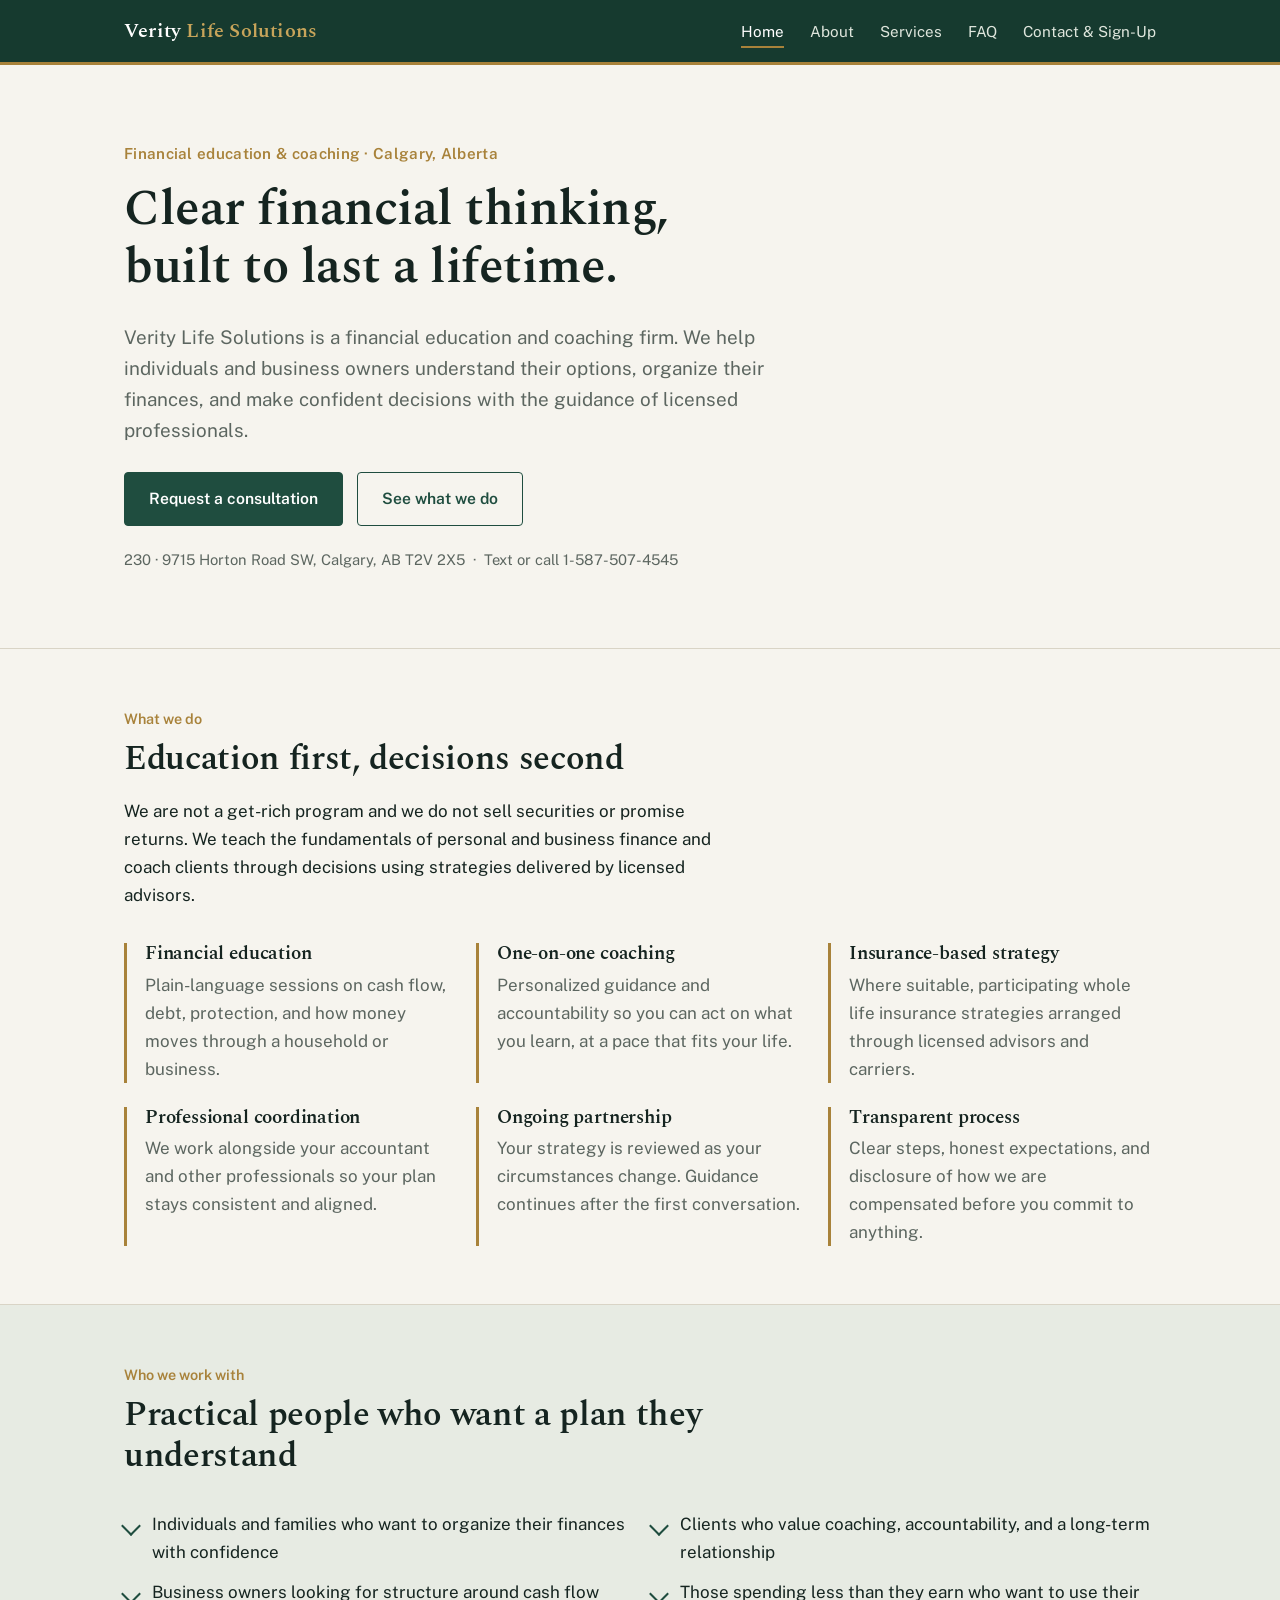
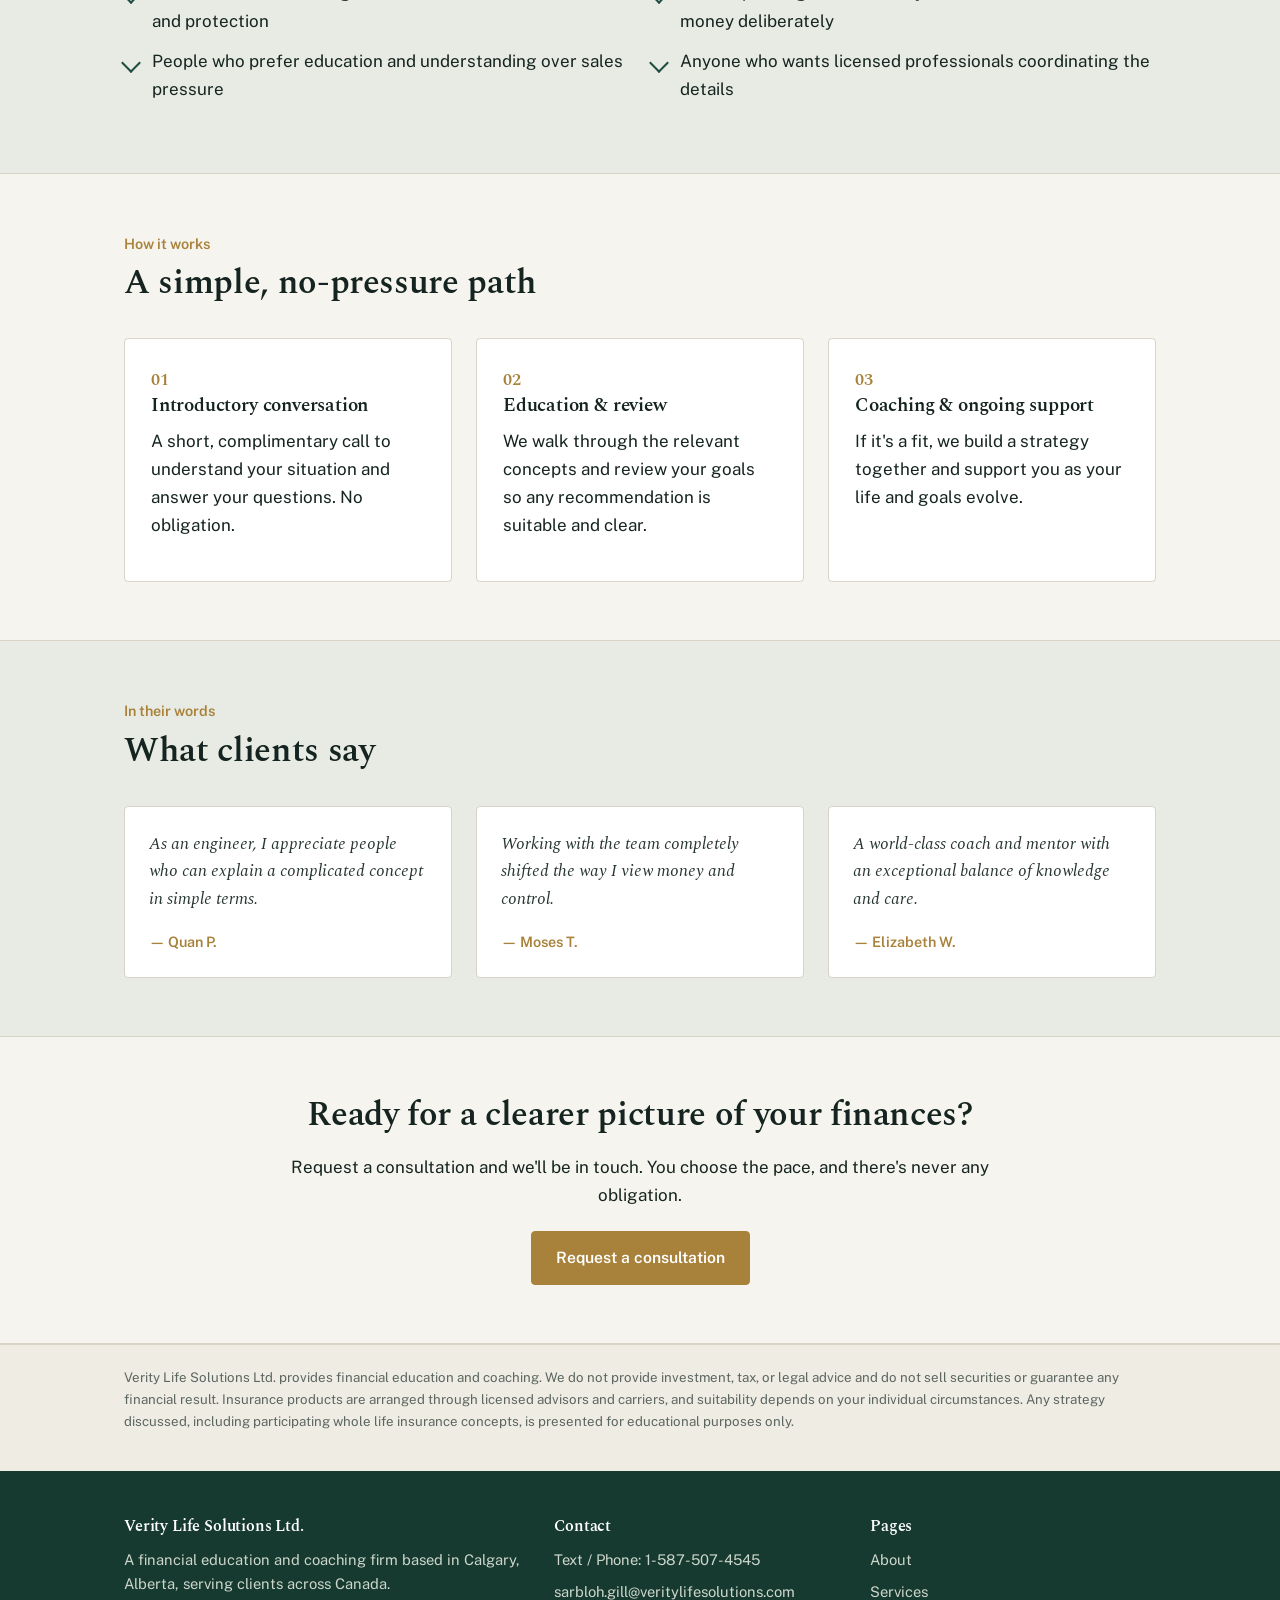
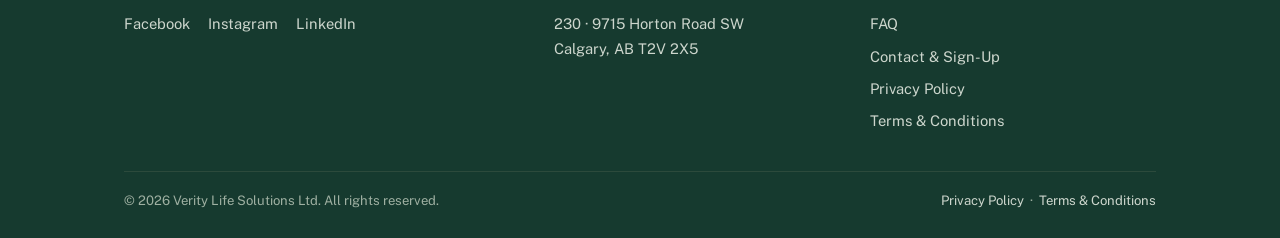
==== index.html @ 3ed0664e "Add files via upload" ====
<!DOCTYPE html>
<html lang="en">
<head>
<meta charset="UTF-8">
<meta name="viewport" content="width=device-width, initial-scale=1.0">
<title>Verity Life Solutions | Financial Education & Coaching in Calgary</title>
<meta name="description" content="Verity Life Solutions Ltd. is a Calgary-based financial education and coaching firm helping individuals and business owners build clear, disciplined, long-term financial strategies.">
<link rel="preconnect" href="https://fonts.googleapis.com">
<link rel="preconnect" href="https://fonts.gstatic.com" crossorigin>
<link href="https://fonts.googleapis.com/css2?family=Public+Sans:wght@400;500;600;700&family=Spectral:ital,wght@0,500;0,600;1,500&display=swap" rel="stylesheet">
<link rel="stylesheet" href="styles.css">
</head>
<body>

<header class="site-header">
  <div class="header-inner">
    <a class="brand" href="index.html">
      <span class="mark">Verity <b>Life Solutions</b></span>
    </a>
    <button class="nav-toggle" aria-label="Toggle menu" aria-expanded="false">Menu</button>
    <nav class="main" aria-label="Primary">
      <a href="index.html" aria-current="page">Home</a>
      <a href="about.html">About</a>
      <a href="services.html">Services</a>
      <a href="faq.html">FAQ</a>
      <a href="contact.html">Contact &amp; Sign-Up</a>
    </nav>
  </div>
</header>

<main>
  <section class="hero">
    <div class="wrap">
      <p class="eyebrow">Financial education &amp; coaching · Calgary, Alberta</p>
      <h1>Clear financial thinking,<br>built to last a lifetime.</h1>
      <p class="lead">Verity Life Solutions is a financial education and coaching firm. We help individuals and business owners understand their options, organize their finances, and make confident decisions with the guidance of licensed professionals.</p>
      <div class="hero-actions">
        <a class="btn" href="contact.html">Request a consultation</a>
        <a class="btn alt" href="services.html">See what we do</a>
      </div>
      <p class="locrow">230 · 9715 Horton Road SW, Calgary, AB T2V 2X5 &nbsp;·&nbsp; Text or call 1-587-507-4545</p>
    </div>
  </section>

  <section class="block">
    <div class="wrap">
      <div class="section-head">
        <p class="kicker">What we do</p>
        <h2>Education first, decisions second</h2>
        <p>We are not a get-rich program and we do not sell securities or promise returns. We teach the fundamentals of personal and business finance and coach clients through decisions using strategies delivered by licensed advisors.</p>
      </div>
      <div class="grid three">
        <div class="feature">
          <h3>Financial education</h3>
          <p>Plain-language sessions on cash flow, debt, protection, and how money moves through a household or business.</p>
        </div>
        <div class="feature">
          <h3>One-on-one coaching</h3>
          <p>Personalized guidance and accountability so you can act on what you learn, at a pace that fits your life.</p>
        </div>
        <div class="feature">
          <h3>Insurance-based strategy</h3>
          <p>Where suitable, participating whole life insurance strategies arranged through licensed advisors and carriers.</p>
        </div>
        <div class="feature">
          <h3>Professional coordination</h3>
          <p>We work alongside your accountant and other professionals so your plan stays consistent and aligned.</p>
        </div>
        <div class="feature">
          <h3>Ongoing partnership</h3>
          <p>Your strategy is reviewed as your circumstances change. Guidance continues after the first conversation.</p>
        </div>
        <div class="feature">
          <h3>Transparent process</h3>
          <p>Clear steps, honest expectations, and disclosure of how we are compensated before you commit to anything.</p>
        </div>
      </div>
    </div>
  </section>

  <section class="block tint">
    <div class="wrap">
      <div class="section-head">
        <p class="kicker">Who we work with</p>
        <h2>Practical people who want a plan they understand</h2>
      </div>
      <div class="grid two">
        <ul class="ticks">
          <li>Individuals and families who want to organize their finances with confidence</li>
          <li>Business owners looking for structure around cash flow and protection</li>
          <li>People who prefer education and understanding over sales pressure</li>
        </ul>
        <ul class="ticks">
          <li>Clients who value coaching, accountability, and a long-term relationship</li>
          <li>Those spending less than they earn who want to use their money deliberately</li>
          <li>Anyone who wants licensed professionals coordinating the details</li>
        </ul>
      </div>
    </div>
  </section>

  <section class="block">
    <div class="wrap">
      <div class="section-head">
        <p class="kicker">How it works</p>
        <h2>A simple, no-pressure path</h2>
      </div>
      <div class="grid three">
        <div class="card"><span class="num">01</span><h3>Introductory conversation</h3><p>A short, complimentary call to understand your situation and answer your questions. No obligation.</p></div>
        <div class="card"><span class="num">02</span><h3>Education &amp; review</h3><p>We walk through the relevant concepts and review your goals so any recommendation is suitable and clear.</p></div>
        <div class="card"><span class="num">03</span><h3>Coaching &amp; ongoing support</h3><p>If it's a fit, we build a strategy together and support you as your life and goals evolve.</p></div>
      </div>
    </div>
  </section>

  <section class="block tint">
    <div class="wrap">
      <div class="section-head">
        <p class="kicker">In their words</p>
        <h2>What clients say</h2>
      </div>
      <div class="grid three">
        <div class="quote"><p>As an engineer, I appreciate people who can explain a complicated concept in simple terms.</p><div class="who">— Quan P.</div></div>
        <div class="quote"><p>Working with the team completely shifted the way I view money and control.</p><div class="who">— Moses T.</div></div>
        <div class="quote"><p>A world-class coach and mentor with an exceptional balance of knowledge and care.</p><div class="who">— Elizabeth W.</div></div>
      </div>
    </div>
  </section>

  <section class="block">
    <div class="wrap narrow" style="text-align:center">
      <h2>Ready for a clearer picture of your finances?</h2>
      <p style="margin:0 auto 22px">Request a consultation and we'll be in touch. You choose the pace, and there's never any obligation.</p>
      <a class="btn brass" href="contact.html">Request a consultation</a>
    </div>
  </section>
</main>

<div class="disclaimer">
  <div class="wrap">
    <p>Verity Life Solutions Ltd. provides financial education and coaching. We do not provide investment, tax, or legal advice and do not sell securities or guarantee any financial result. Insurance products are arranged through licensed advisors and carriers, and suitability depends on your individual circumstances. Any strategy discussed, including participating whole life insurance concepts, is presented for educational purposes only.</p>
  </div>
</div>

<footer class="site-footer">
  <div class="wrap">
    <div class="footer-grid">
      <div>
        <h4>Verity Life Solutions Ltd.</h4>
        <p style="color:#cdd6cd">A financial education and coaching firm based in Calgary, Alberta, serving clients across Canada.</p>
        <div class="socials" style="margin-top:10px">
          <a href="https://www.facebook.com/sarbloh.gill" target="_blank" rel="noopener">Facebook</a>
          <a href="https://www.instagram.com/sarblohgill/" target="_blank" rel="noopener">Instagram</a>
          <a href="https://www.linkedin.com/in/sarbloh-gill-5b8ab1190/" target="_blank" rel="noopener">LinkedIn</a>
        </div>
      </div>
      <div>
        <h4>Contact</h4>
        <a class="fl" href="tel:1-587-507-4545">Text / Phone: 1-587-507-4545</a>
        <a class="fl" href="mailto:sarbloh.gill@veritylifesolutions.com">sarbloh.gill@veritylifesolutions.com</a>
        <span class="fl">230 · 9715 Horton Road SW<br>Calgary, AB T2V 2X5</span>
      </div>
      <div>
        <h4>Pages</h4>
        <a class="fl" href="about.html">About</a>
        <a class="fl" href="services.html">Services</a>
        <a class="fl" href="faq.html">FAQ</a>
        <a class="fl" href="contact.html">Contact &amp; Sign-Up</a>
        <a class="fl" href="privacy-policy.html">Privacy Policy</a>
        <a class="fl" href="terms.html">Terms &amp; Conditions</a>
      </div>
    </div>
    <div class="footer-bottom">
      <span>© 2026 Verity Life Solutions Ltd. All rights reserved.</span>
      <span><a href="privacy-policy.html">Privacy Policy</a> &nbsp;·&nbsp; <a href="terms.html">Terms &amp; Conditions</a></span>
    </div>
  </div>
</footer>

<script src="script.js"></script>
</body>
</html>
---- styles.css ----
/* Verity Life Solutions — shared styles
   Design: private financial-practice. Evergreen + parchment + restrained brass.
   Spectral (serif headings) over Public Sans (body). */

:root{
  --ink:#152420;
  --paper:#f6f4ee;
  --pine:#1f4d3f;
  --pine-deep:#163a2f;
  --brass:#a8823a;
  --brass-soft:#c7a45a;
  --sage:#e7ebe3;
  --line:#d9d4c6;
  --muted:#5c6660;
  --white:#ffffff;
  --maxw:1080px;
  --radius:4px;
}

*{box-sizing:border-box}
html{scroll-behavior:smooth}
body{
  margin:0;
  background:var(--paper);
  color:var(--ink);
  font-family:"Public Sans",system-ui,-apple-system,Segoe UI,Roboto,sans-serif;
  font-size:17px;
  line-height:1.65;
  -webkit-font-smoothing:antialiased;
}
h1,h2,h3,h4{
  font-family:"Spectral",Georgia,"Times New Roman",serif;
  font-weight:600;
  line-height:1.18;
  color:var(--ink);
  margin:0 0 .5em;
  letter-spacing:-.01em;
}
h1{font-size:clamp(2rem,4.4vw,3.1rem)}
h2{font-size:clamp(1.5rem,3vw,2.15rem)}
h3{font-size:1.2rem}
p{margin:0 0 1rem;max-width:70ch}
a{color:var(--pine);text-decoration-thickness:1px;text-underline-offset:3px}
a:hover{color:var(--brass)}
img{max-width:100%;display:block}
:focus-visible{outline:2px solid var(--brass);outline-offset:2px}

.wrap{max-width:var(--maxw);margin:0 auto;padding:0 24px}
.narrow{max-width:760px}

/* ---------- Header ---------- */
.site-header{
  background:var(--pine-deep);
  color:#eef1ea;
  border-bottom:3px solid var(--brass);
  position:sticky;top:0;z-index:50;
}
.header-inner{display:flex;align-items:center;justify-content:space-between;gap:16px;padding:14px 24px;max-width:var(--maxw);margin:0 auto}
.brand{display:flex;align-items:baseline;gap:10px;text-decoration:none;color:#fff}
.brand .mark{font-family:"Spectral",serif;font-weight:600;font-size:1.28rem;letter-spacing:.01em;color:#fff}
.brand .mark b{color:var(--brass-soft);font-weight:600}
.brand .sub{font-size:.66rem;letter-spacing:.18em;text-transform:uppercase;color:#aebcae}
nav.main a{color:#dfe6dd;text-decoration:none;font-size:.95rem;margin-left:22px;padding:6px 0;border-bottom:2px solid transparent}
nav.main a:hover,nav.main a[aria-current="page"]{color:#fff;border-bottom-color:var(--brass)}
.nav-toggle{display:none;background:none;border:1px solid #40604f;color:#eef1ea;border-radius:var(--radius);padding:8px 12px;font-size:1rem;cursor:pointer}
@media(max-width:820px){
  nav.main{display:none;width:100%;flex-basis:100%;order:3}
  nav.main.open{display:flex;flex-direction:column;padding-top:8px}
  nav.main a{margin:0;padding:10px 0;border-bottom:1px solid #2c4a3c}
  .nav-toggle{display:inline-block}
  .header-inner{flex-wrap:wrap}
}

/* ---------- Buttons ---------- */
.btn{display:inline-block;background:var(--pine);color:#fff;padding:13px 24px;border-radius:var(--radius);
  text-decoration:none;font-weight:600;font-size:.98rem;border:1px solid var(--pine);cursor:pointer;transition:background .15s}
.btn:hover{background:var(--pine-deep);color:#fff}
.btn.alt{background:transparent;color:var(--pine)}
.btn.alt:hover{background:var(--sage);color:var(--pine-deep)}
.btn.brass{background:var(--brass);border-color:var(--brass)}
.btn.brass:hover{background:#916f2e}

/* ---------- Hero ---------- */
.hero{padding:76px 0 60px;border-bottom:1px solid var(--line)}
.hero .eyebrow{color:var(--brass);font-weight:600;letter-spacing:.02em;margin-bottom:14px;font-size:.95rem}
.hero p.lead{font-size:1.18rem;color:var(--muted);max-width:60ch}
.hero-actions{display:flex;gap:14px;flex-wrap:wrap;margin-top:26px}
.locrow{margin-top:22px;color:var(--muted);font-size:.92rem}

/* ---------- Sections ---------- */
section.block{padding:58px 0;border-bottom:1px solid var(--line)}
section.block.tint{background:var(--sage)}
.section-head{max-width:60ch;margin-bottom:34px}
.section-head .kicker{color:var(--brass);font-weight:600;font-size:.9rem;margin-bottom:8px}

/* ---------- Grids / cards ---------- */
.grid{display:grid;gap:24px}
.grid.two{grid-template-columns:repeat(2,1fr)}
.grid.three{grid-template-columns:repeat(3,1fr)}
@media(max-width:760px){.grid.two,.grid.three{grid-template-columns:1fr}}
.card{background:var(--white);border:1px solid var(--line);border-radius:var(--radius);padding:26px}
.card h3{margin-top:0}
.card .num{font-family:"Spectral",serif;color:var(--brass);font-size:1.05rem;font-weight:600}

.feature{border-left:3px solid var(--brass);padding-left:18px}
.feature h3{margin-bottom:.3rem}
.feature p{margin-bottom:0;color:var(--muted)}

ul.ticks{list-style:none;padding:0;margin:0}
ul.ticks li{position:relative;padding-left:28px;margin-bottom:12px;color:var(--ink)}
ul.ticks li::before{content:"";position:absolute;left:0;top:9px;width:12px;height:12px;border:2px solid var(--pine);border-top:none;border-right:none;transform:rotate(-45deg)}

/* ---------- Team ---------- */
.team{display:grid;grid-template-columns:repeat(4,1fr);gap:22px}
@media(max-width:820px){.team{grid-template-columns:repeat(2,1fr)}}
.person{text-align:left}
.avatar{width:100%;aspect-ratio:1/1;border-radius:var(--radius);overflow:hidden;position:relative;background:var(--pine);
  display:flex;align-items:center;justify-content:center;border:1px solid var(--line)}
.avatar span{color:#e7d9b8;font-family:"Spectral",serif;font-size:1.7rem;letter-spacing:.02em}
.avatar img{position:absolute;inset:0;width:100%;height:100%;object-fit:cover}
.person .name{font-weight:600;margin:12px 0 2px}
.person .role{color:var(--muted);font-size:.9rem}

/* ---------- Testimonials ---------- */
.quote{background:var(--white);border:1px solid var(--line);border-radius:var(--radius);padding:24px}
.quote p{font-family:"Spectral",serif;font-size:1.05rem;font-style:italic;color:#26352f}
.quote .who{font-family:"Public Sans",sans-serif;font-style:normal;color:var(--brass);font-weight:600;font-size:.9rem;margin-top:10px}

/* ---------- Forms ---------- */
.form-card{background:var(--white);border:1px solid var(--line);border-radius:var(--radius);padding:30px}
.field{margin-bottom:18px}
.field label{display:block;font-weight:600;font-size:.92rem;margin-bottom:6px}
.field input,.field textarea,.field select{
  width:100%;padding:12px 14px;border:1px solid var(--line);border-radius:var(--radius);
  font:inherit;background:#fdfdfb;color:var(--ink)}
.field input:focus,.field textarea:focus{border-color:var(--pine);outline:none}
.row2{display:grid;grid-template-columns:1fr 1fr;gap:16px}
@media(max-width:560px){.row2{grid-template-columns:1fr}}
.consent{display:flex;gap:12px;align-items:flex-start;background:#faf9f4;border:1px solid var(--line);
  border-radius:var(--radius);padding:14px 16px;margin-bottom:14px}
.consent input{margin-top:5px;width:18px;height:18px;flex:none}
.consent label{font-size:.86rem;color:#3a463f;line-height:1.5;font-weight:400}
.legal-links{font-size:.86rem;color:var(--muted);margin:6px 0 20px}
.form-note{font-size:.82rem;color:var(--muted)}
.optional-tag{display:inline-block;font-size:.7rem;letter-spacing:.06em;text-transform:uppercase;color:var(--brass);
  border:1px solid var(--brass-soft);border-radius:99px;padding:1px 8px;margin-left:6px;vertical-align:middle}
.thankyou{display:none;background:var(--sage);border:1px solid var(--pine);border-radius:var(--radius);padding:26px}
.thankyou h3{margin-top:0}

/* ---------- Contact info ---------- */
.info-list{list-style:none;padding:0;margin:0}
.info-list li{margin-bottom:16px}
.info-list .lab{font-size:.75rem;letter-spacing:.08em;text-transform:uppercase;color:var(--brass);font-weight:600}
.info-list .val{font-size:1.02rem}

/* ---------- FAQ ---------- */
details.faq{border:1px solid var(--line);border-radius:var(--radius);background:var(--white);padding:0;margin-bottom:12px}
details.faq summary{cursor:pointer;padding:18px 20px;font-weight:600;font-family:"Spectral",serif;font-size:1.05rem;list-style:none}
details.faq summary::-webkit-details-marker{display:none}
details.faq summary::after{content:"+";float:right;color:var(--brass);font-weight:700}
details.faq[open] summary::after{content:"–"}
details.faq .ans{padding:0 20px 18px;color:var(--muted)}
details.faq .ans p{margin-bottom:.6rem}

/* ---------- Legal / prose ---------- */
.prose h2{margin-top:2rem}
.prose h3{margin-top:1.4rem}
.prose p,.prose li{color:#33403a}
.prose ul{padding-left:20px}
.callout{background:var(--sage);border-left:3px solid var(--pine);padding:16px 20px;border-radius:var(--radius);margin:18px 0}
.callout p{margin:0}

/* ---------- Disclaimer strip ---------- */
.disclaimer{background:#eeece3;border-top:1px solid var(--line);font-size:.83rem;color:var(--muted);padding:22px 0}
.disclaimer p{max-width:none}

/* ---------- Footer ---------- */
.site-footer{background:var(--pine-deep);color:#cdd6cd;padding:46px 0 26px;font-size:.92rem}
.footer-grid{display:grid;grid-template-columns:1.4fr 1fr 1fr;gap:30px}
@media(max-width:760px){.footer-grid{grid-template-columns:1fr}}
.site-footer h4{color:#fff;font-size:1rem;margin-bottom:12px}
.site-footer a{color:#cdd6cd;text-decoration:none}
.site-footer a:hover{color:var(--brass-soft)}
.site-footer .fl{display:block;margin-bottom:8px}
.footer-bottom{border-top:1px solid #2c4a3c;margin-top:30px;padding-top:18px;display:flex;justify-content:space-between;
  flex-wrap:wrap;gap:10px;color:#9fb0a2;font-size:.82rem}
.socials a{margin-right:14px}

@media(prefers-reduced-motion:reduce){*{scroll-behavior:auto!important;transition:none!important}}
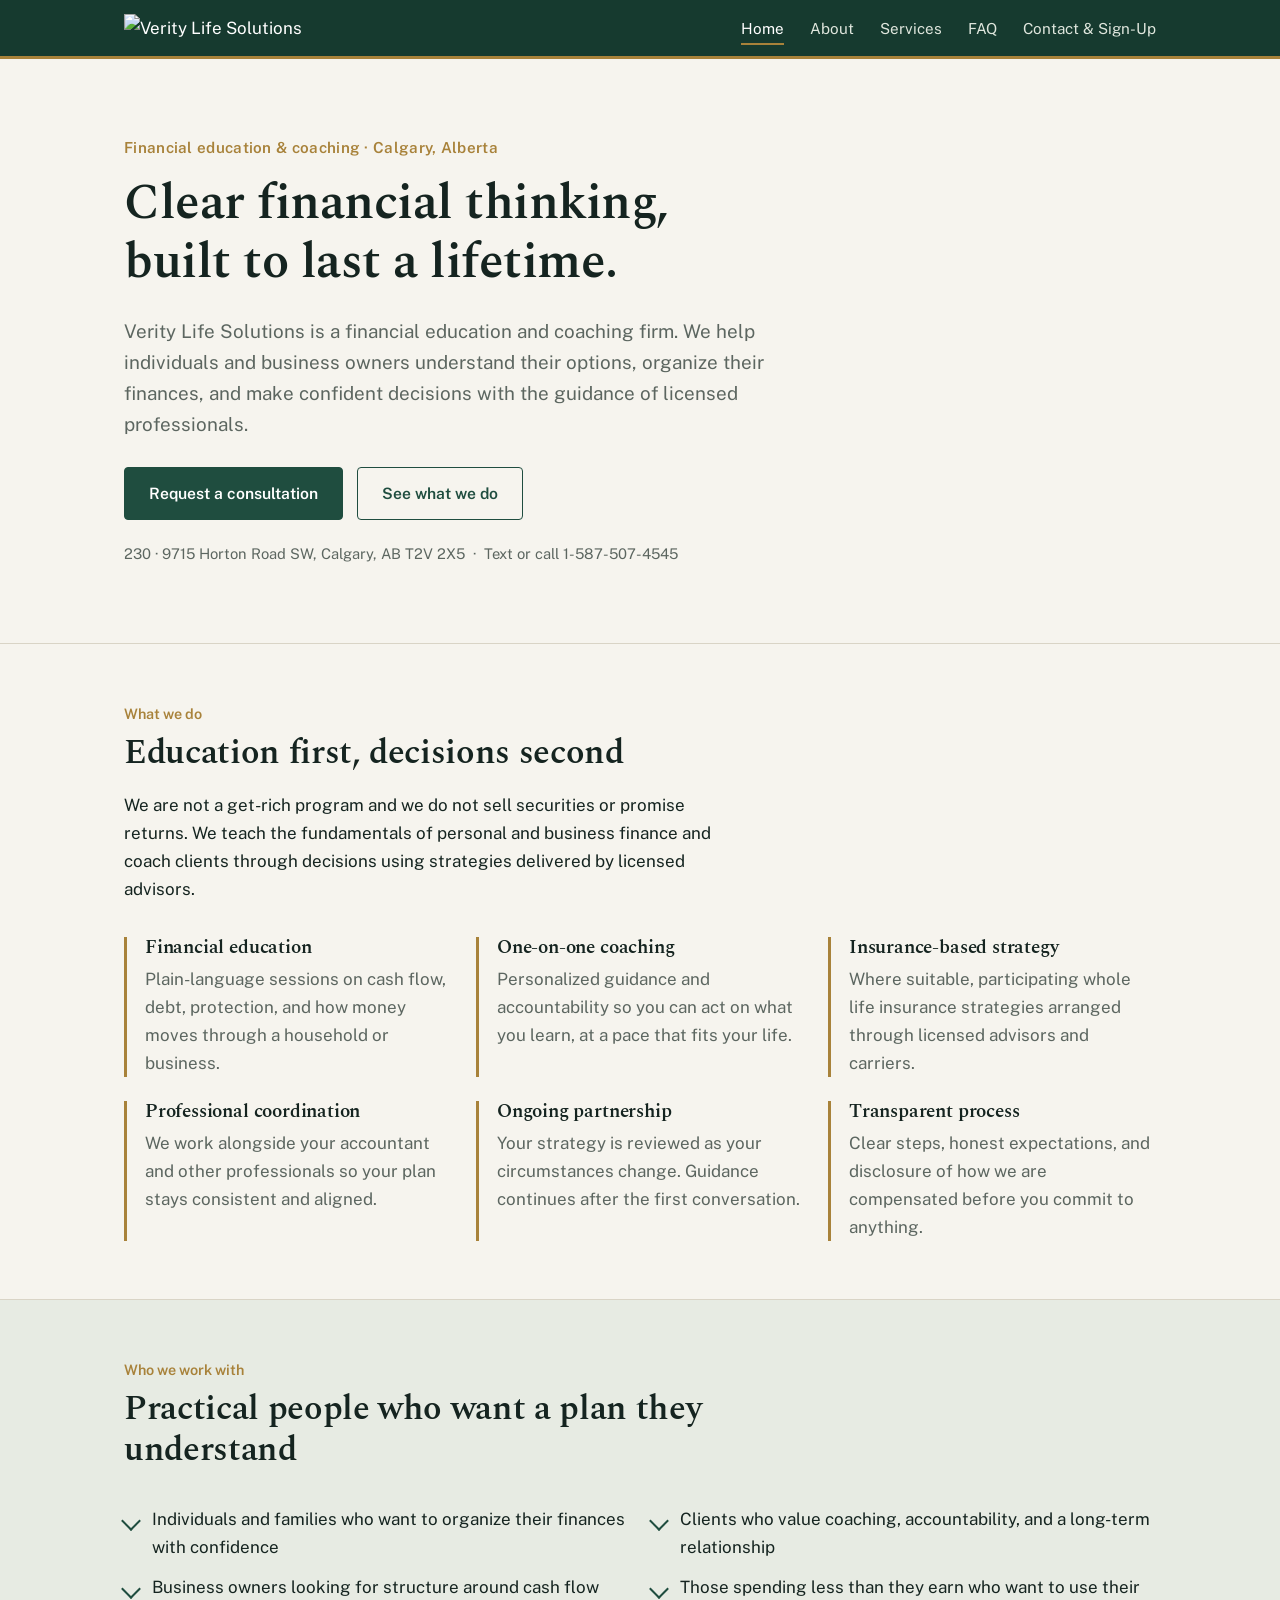
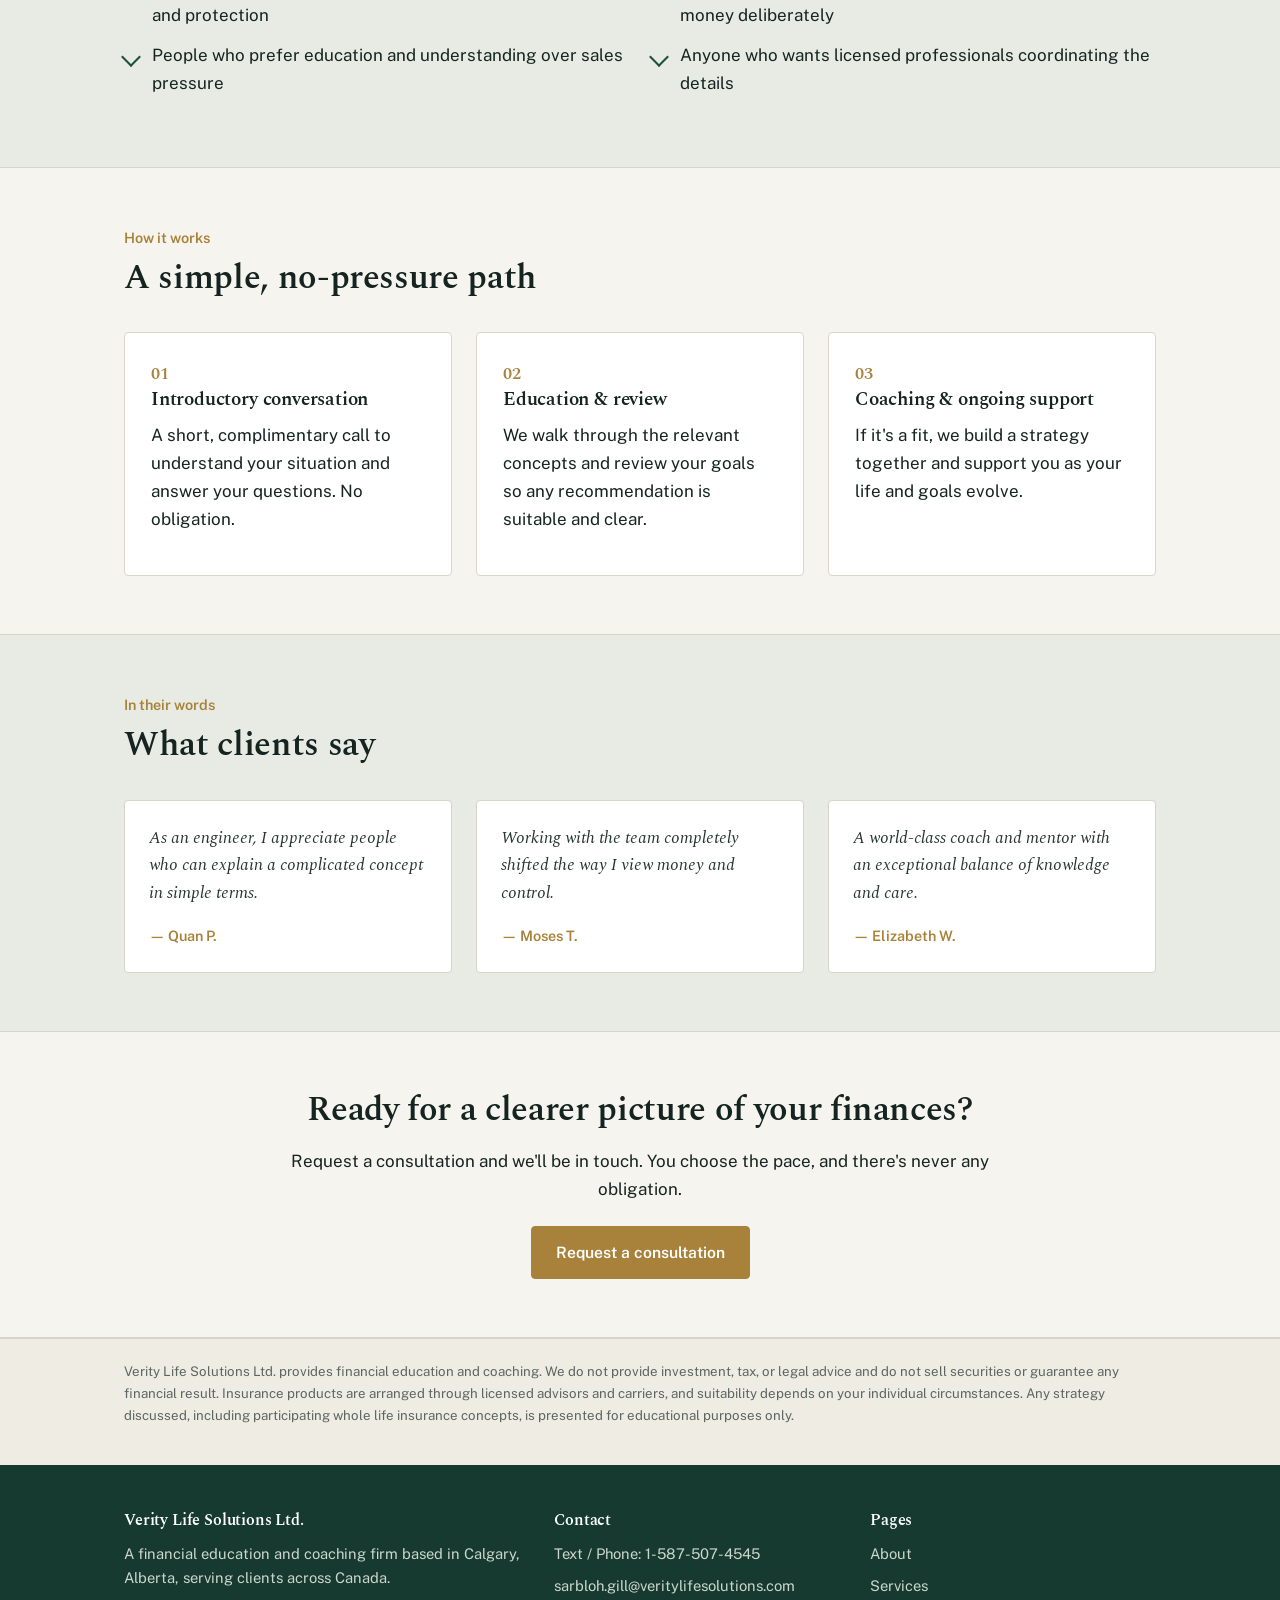
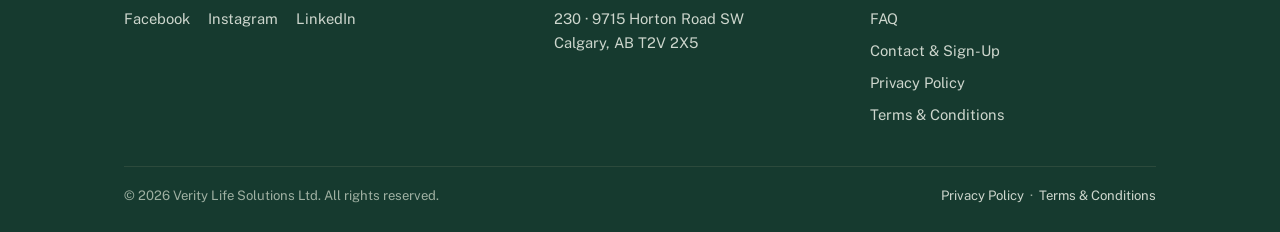
==== commit 3a316a98: "Replace brand text link with logo image" ====
--- a/index.html
+++ b/index.html
@@ -14,9 +14,7 @@
 
 <header class="site-header">
   <div class="header-inner">
-    <a class="brand" href="index.html">
-      <span class="mark">Verity <b>Life Solutions</b></span>
-    </a>
+    <a class="brand" href="index.html"><img src="logo.png" alt="Verity Life Solutions"></a>
     <button class="nav-toggle" aria-label="Toggle menu" aria-expanded="false">Menu</button>
     <nav class="main" aria-label="Primary">
       <a href="index.html" aria-current="page">Home</a>
